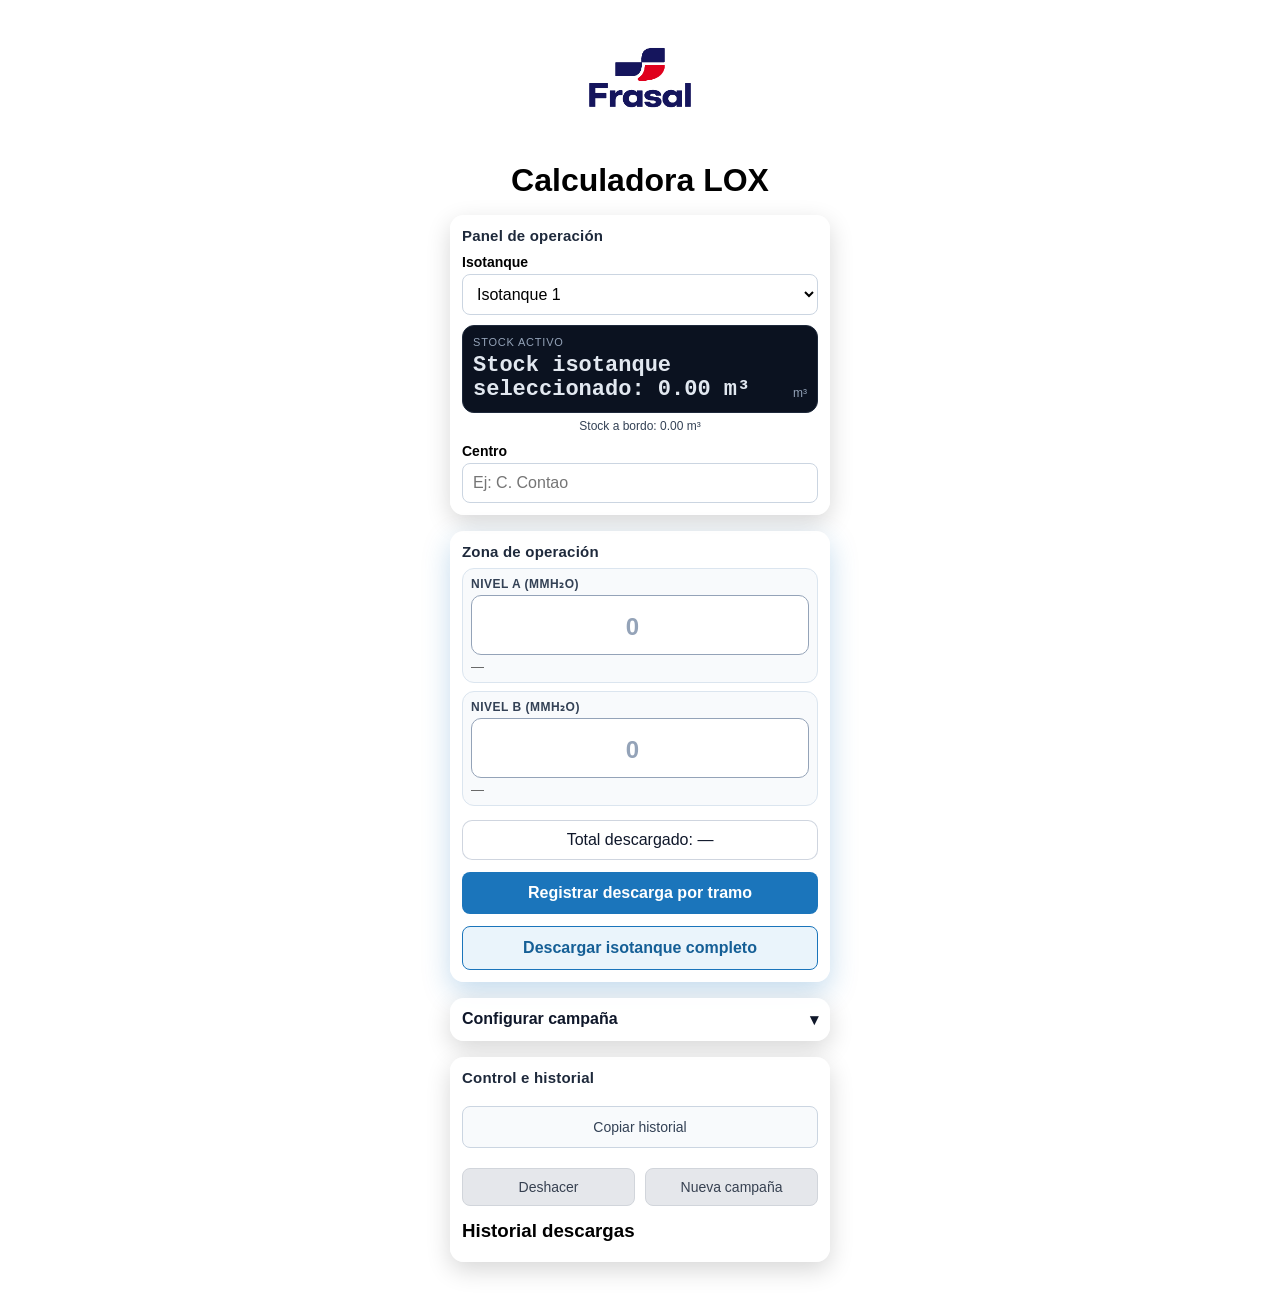
==== index.html @ 5e18fdcf "Agregar micro-feedback visual y táctil tras registrar descarga" ====
<!DOCTYPE html>
<html lang="es">
<head>
  <meta charset="UTF-8">
  <title>Calculadora LO₂</title>
  <meta name="viewport" content="width=device-width, initial-scale=1.0">

  <link rel="stylesheet" href="stiletto.css">
  <link rel="manifest" href="manifest.json">
</head>

<body>

  <main class="layout">
    <img src="img/logo_transparent.png" class="logo" alt="Logo LOX">
    <h1>Calculadora LOX</h1>

    <!-- 1) OPERATION PANEL -->
    <section class="panel cardSection panelOperacion">
      <h2>Panel de operación</h2>

      <label for="isotanqueSelect">Isotanque</label>
      <select id="isotanqueSelect">
        <option value="1">Isotanque 1</option>
        <option value="2">Isotanque 2</option>
        <option value="3">Isotanque 3</option>
        <option value="4">Isotanque 4</option>
      </select>

      <div class="stockDisplay" role="status" aria-live="polite">
        <div class="stockDisplayLabel">Stock activo</div>
        <div class="stockDisplayValueRow">
          <div id="stockIsotanque" class="stockPrincipal">Stock isotanque seleccionado: —</div>
          <span class="stockDisplayUnit">m³</span>
        </div>
      </div>
      <div id="saldoRestante" class="stockSecundario">Stock a bordo: —</div>

      <label for="centro">Centro</label>
      <input id="centro" type="text" placeholder="Ej: C. Contao">
    </section>

    <!-- 2) OPERATION ZONE -->
    <section class="panel cardSection zonaOperacion">
      <h2>Zona de operación</h2>

      <div class="measurementModule">
        <label for="nivelA" class="measurementLabel">Nivel A (mmH₂O)</label>
        <input id="nivelA" type="number" class="measurementInput" placeholder="0">
        <div id="m3A" class="equivalente">—</div>
      </div>

      <div class="measurementModule">
        <label for="nivelB" class="measurementLabel">Nivel B (mmH₂O)</label>
        <input id="nivelB" type="number" class="measurementInput" placeholder="0">
        <div id="m3B" class="equivalente">—</div>
      </div>

      <div id="resultado" class="resultado">Total descargado: —</div>

      <button id="registrar" class="btn btnPrimary">Registrar descarga por tramo</button>
      <button id="descargaCompleta" class="btn btnSecondary">Descargar isotanque completo</button>
    </section>

    <!-- 3) CAMPAIGN CONFIGURATION -->
    <details class="panel cardSection panelConfig">
      <summary>Configurar campaña</summary>

      <div class="configBody">
        <label for="saldoIso1">Carga inicial Isotanque 1 (m³)</label>
        <input id="saldoIso1" type="number">

        <label for="saldoIso2">Carga inicial Isotanque 2 (m³)</label>
        <input id="saldoIso2" type="number">

        <label for="saldoIso3">Carga inicial Isotanque 3 (m³)</label>
        <input id="saldoIso3" type="number">

        <label for="saldoIso4">Carga inicial Isotanque 4 (m³)</label>
        <input id="saldoIso4" type="number">

        <label for="cargaTotalInicial">Carga total inicial (m³)</label>
        <input id="cargaTotalInicial" type="number" readonly>
      </div>
    </details>

    <!-- 4) CONTROL & HISTORY -->
    <section class="panel cardSection panelControl">
      <h2>Control e historial</h2>

      <button id="exportar" class="btn btnTertiary">Copiar historial</button>

      <div class="adminRow">
        <button id="rollback" class="btnSec btnUtility">Deshacer</button>
        <button id="nuevaCampana" class="btnSec btnUtility">Nueva campaña</button>
      </div>

      <h3>Historial descargas</h3>
      <div id="historial" class="equivalente historial"></div>
    </section>

    <div id="mensaje" class="error"></div>
  </main>

  <script src="app.js"></script>

</body>
</html>
---- stiletto.css ----
body{
    margin:0;
    font-family: Arial, Helvetica, sans-serif;
    background: url("img/bg.png") no-repeat center center fixed;
    background-size: cover;
    display:flex;
    justify-content:center;
    align-items:flex-start;
    padding:16px 0 20px;
    min-height:100vh;
}

.layout{
    width:380px;
    max-width:94vw;
    display:flex;
    flex-direction:column;
    gap:16px;
}

.logo{
    width:130px;
    margin:0 auto;
}

h1{
    margin:0;
    text-align:center;
}

h2{
    margin:0 0 8px 0;
    font-size:15px;
    letter-spacing:0.2px;
    color:#1e293b;
}

h3{
    margin:14px 0 8px 0;
    text-align:left;
}

.cardSection{
    background: rgba(255,255,255,0.93);
    padding:12px;
    border-radius:14px;
    box-shadow:0 8px 24px rgba(0,0,0,0.16);
}

.zonaOperacion{
    box-shadow:0 10px 28px rgba(27,117,187,0.26);
}

label{
    display:block;
    text-align:left;
    margin-top:10px;
    font-weight:bold;
    font-size:14px;
}

input,
select{
    width:100%;
    padding:10px;
    border-radius:8px;
    border:1px solid #cbd5e1;
    margin-top:4px;
    font-size:16px;
    box-sizing:border-box;
    background:white;
}

input:disabled,
input[readonly]{
    background:#f3f4f6;
    color:#6b7280;
    border:1px solid #d1d5db;
    font-weight:bold;
}

.equivalente{
    font-size:13px;
    color:#555;
    text-align:left;
    margin-top:4px;
}

/* DIGITAL DISPLAY */
.stockDisplay{
    margin-top:10px;
    background:#0b1220;
    border:1px solid #1e293b;
    border-radius:12px;
    padding:10px;
}

.stockDisplayLabel{
    color:#94a3b8;
    font-size:11px;
    text-transform:uppercase;
    letter-spacing:0.8px;
    margin-bottom:6px;
}

.stockDisplayValueRow{
    display:flex;
    align-items:flex-end;
    justify-content:space-between;
    gap:8px;
}

.stockPrincipal{
    color:#e2e8f0;
    font-family:"Courier New", monospace;
    font-size:22px;
    font-weight:700;
    line-height:1.1;
    margin:0;
    flex:1;
    word-break:break-word;
}

.stockDisplayUnit{
    color:#94a3b8;
    font-size:12px;
    line-height:1.2;
    padding-bottom:2px;
}

.stockSecundario{
    margin-top:6px;
    font-size:12px;
    color:#334155;
    text-align:center;
}

/* MEASUREMENT MODULES */
.measurementModule{
    margin-top:8px;
    background:#f8fafc;
    border:1px solid #dbe5ef;
    border-radius:12px;
    padding:8px;
}

.measurementLabel{
    margin-top:0;
    font-size:12px;
    text-transform:uppercase;
    letter-spacing:0.5px;
    color:#334155;
}

.measurementInput{
    height:60px;
    font-size:30px;
    font-weight:700;
    text-align:center;
    border:1px solid #94a3b8;
    border-radius:10px;
    padding:8px 10px;
}

.measurementInput::placeholder{
    color:#94a3b8;
    font-size:24px;
}

.measurementInput:focus{
    outline:none;
    border-color:#1b75bb;
    box-shadow:0 0 0 3px rgba(27,117,187,0.2);
}

button{
    margin-top:12px;
    width:100%;
    padding:12px;
    border-radius:8px;
    font-size:16px;
    cursor:pointer;
    transition:0.15s ease;
}

/* BUTTON HIERARCHY */
.btnPrimary{
    border:none;
    background:#1b75bb;
    color:white;
    font-weight:700;
}

.btnPrimary:hover{
    background:#155f96;
}

.btnSecondary{
    border:1px solid #1b75bb;
    background:#eaf4fb;
    color:#155f96;
    font-weight:700;
}

.btnSecondary:hover{
    background:#d8ecfa;
}

.btnTertiary{
    border:1px solid #cbd5e1;
    background:#f8fafc;
    color:#334155;
    font-size:14px;
}

.btnTertiary:hover{
    background:#f1f5f9;
}

.adminRow{
    display:flex;
    gap:10px;
    margin-top:8px;
}

.adminRow button{
    width:auto;
    flex:1;
}

.btnSec,
.btnUtility{
    border:1px solid #d1d5db;
    background:#e5e7eb;
    color:#374151;
    font-size:14px;
    padding:10px;
}

.btnSec:hover,
.btnUtility:hover{
    background:#d1d5db;
}

.resultado{
    margin-top:14px;
    padding:10px;
    background:rgba(255,255,255,0.78);
    border-radius:10px;
    font-size:16px;
    text-align:center;
    color:#0f172a;
    border:1px solid rgba(148,163,184,0.45);
}

.panelConfig summary{
    cursor:pointer;
    list-style:none;
    font-weight:700;
    color:#0f172a;
}

.panelConfig summary::-webkit-details-marker{
    display:none;
}

.panelConfig summary::after{
    content:"▾";
    float:right;
}

.panelConfig[open] summary::after{
    content:"▴";
}

.configBody{
    margin-top:8px;
}

.historial{
    max-height:160px;
    overflow:auto;
    padding-right:4px;
}

.error{
    min-height:18px;
    color:#b91c1c;
    font-size:13px;
    text-align:center;
}


.stock-flash-success{
    animation: stockFlashSuccess 0.42s ease;
}

@keyframes stockFlashSuccess{
    0%{ box-shadow: inset 0 0 0 0 rgba(34,197,94,0); }
    30%{ box-shadow: inset 0 0 0 999px rgba(34,197,94,0.22); }
    100%{ box-shadow: inset 0 0 0 0 rgba(34,197,94,0); }
}

.btnSuccessState{
    background:#15803d !important;
    border-color:#15803d !important;
    color:#ffffff !important;
}
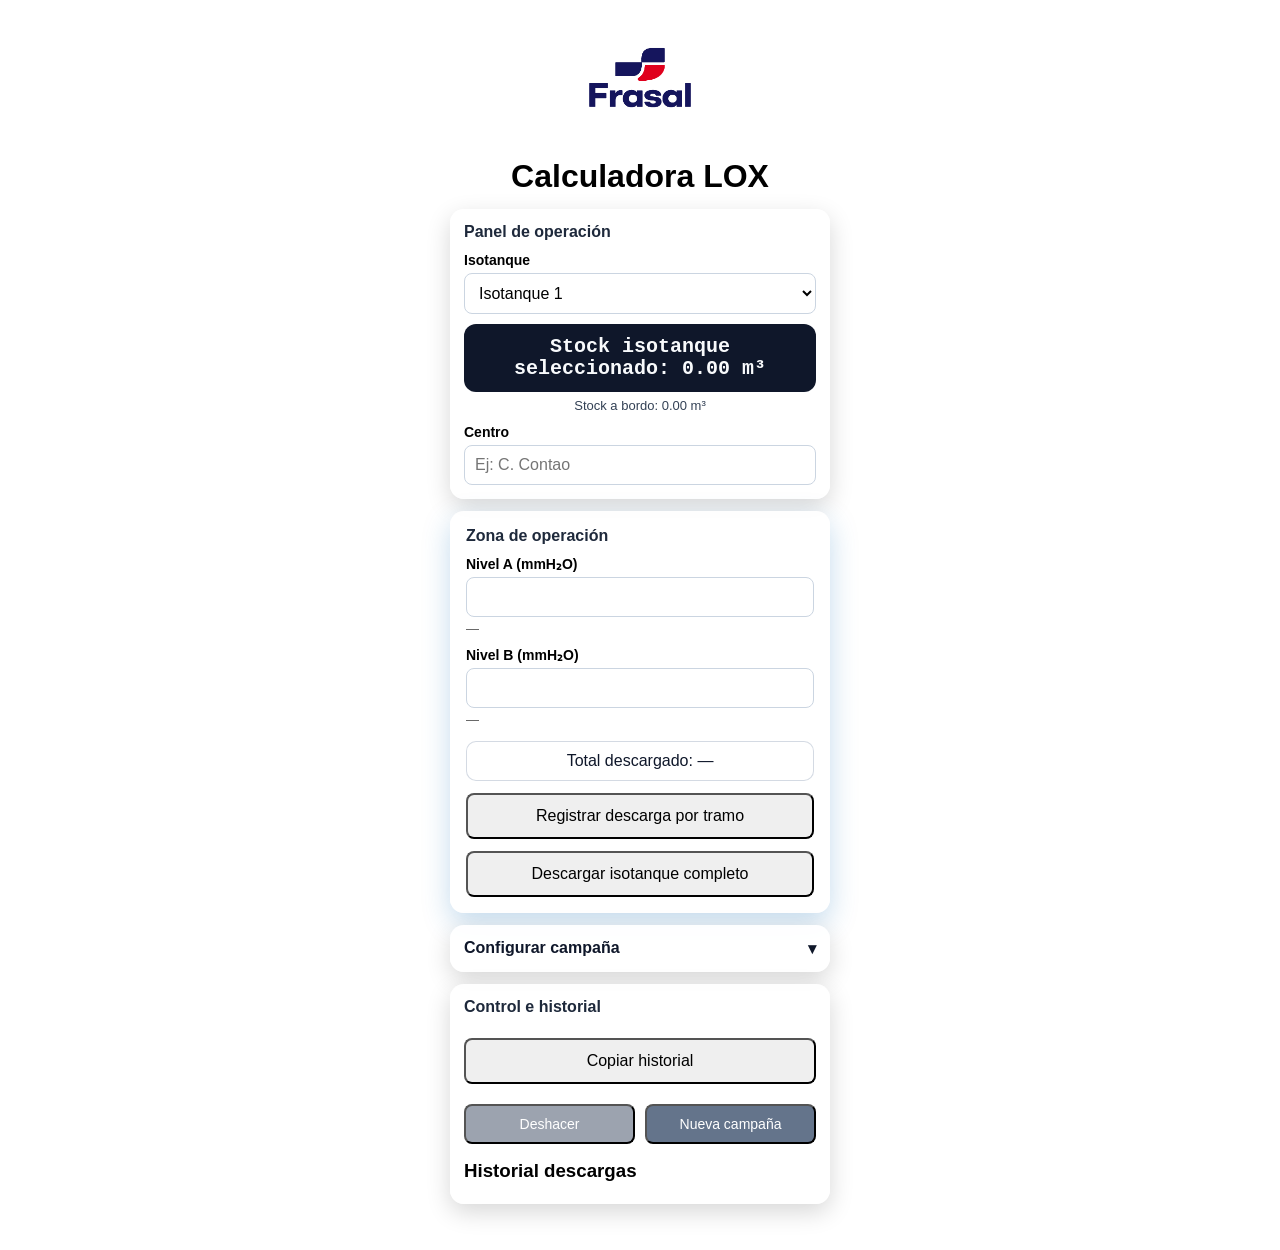
==== commit 53c647db: "Merge branch 'main' into codex/add-feature-to-access-individual-isotanques-b1629n" ====
--- a/index.html
+++ b/index.html
@@ -27,13 +27,7 @@
         <option value="4">Isotanque 4</option>
       </select>
 
-      <div class="stockDisplay" role="status" aria-live="polite">
-        <div class="stockDisplayLabel">Stock activo</div>
-        <div class="stockDisplayValueRow">
-          <div id="stockIsotanque" class="stockPrincipal">Stock isotanque seleccionado: —</div>
-          <span class="stockDisplayUnit">m³</span>
-        </div>
-      </div>
+      <div id="stockIsotanque" class="stockPrincipal">Stock isotanque seleccionado: —</div>
       <div id="saldoRestante" class="stockSecundario">Stock a bordo: —</div>
 
       <label for="centro">Centro</label>
@@ -44,22 +38,18 @@
     <section class="panel cardSection zonaOperacion">
       <h2>Zona de operación</h2>
 
-      <div class="measurementModule">
-        <label for="nivelA" class="measurementLabel">Nivel A (mmH₂O)</label>
-        <input id="nivelA" type="number" class="measurementInput" placeholder="0">
-        <div id="m3A" class="equivalente">—</div>
-      </div>
+      <label for="nivelA">Nivel A (mmH₂O)</label>
+      <input id="nivelA" type="number">
+      <div id="m3A" class="equivalente">—</div>
 
-      <div class="measurementModule">
-        <label for="nivelB" class="measurementLabel">Nivel B (mmH₂O)</label>
-        <input id="nivelB" type="number" class="measurementInput" placeholder="0">
-        <div id="m3B" class="equivalente">—</div>
-      </div>
+      <label for="nivelB">Nivel B (mmH₂O)</label>
+      <input id="nivelB" type="number">
+      <div id="m3B" class="equivalente">—</div>
 
       <div id="resultado" class="resultado">Total descargado: —</div>
 
-      <button id="registrar" class="btn btnPrimary">Registrar descarga por tramo</button>
-      <button id="descargaCompleta" class="btn btnSecondary">Descargar isotanque completo</button>
+      <button id="registrar" class="btn">Registrar descarga por tramo</button>
+      <button id="descargaCompleta" class="btn">Descargar isotanque completo</button>
     </section>
 
     <!-- 3) CAMPAIGN CONFIGURATION -->
@@ -88,11 +78,11 @@
     <section class="panel cardSection panelControl">
       <h2>Control e historial</h2>
 
-      <button id="exportar" class="btn btnTertiary">Copiar historial</button>
+      <button id="exportar" class="btn">Copiar historial</button>
 
       <div class="adminRow">
-        <button id="rollback" class="btnSec btnUtility">Deshacer</button>
-        <button id="nuevaCampana" class="btnSec btnUtility">Nueva campaña</button>
+        <button id="rollback" class="btnSec">Deshacer</button>
+        <button id="nuevaCampana" class="btnSec">Nueva campaña</button>
       </div>
 
       <h3>Historial descargas</h3>
--- a/stiletto.css
+++ b/stiletto.css
@@ -6,7 +6,7 @@
     display:flex;
     justify-content:center;
     align-items:flex-start;
-    padding:16px 0 20px;
+    padding:16px 0;
     min-height:100vh;
 }
 
@@ -15,7 +15,7 @@
     max-width:94vw;
     display:flex;
     flex-direction:column;
-    gap:16px;
+    gap:12px;
 }
 
 .logo{
@@ -24,37 +24,37 @@
 }
 
 h1{
-    margin:0;
+    margin:0 0 2px 0;
     text-align:center;
 }
 
 h2{
-    margin:0 0 8px 0;
-    font-size:15px;
-    letter-spacing:0.2px;
+    margin:0 0 10px 0;
+    font-size:16px;
     color:#1e293b;
 }
 
 h3{
-    margin:14px 0 8px 0;
+    margin:16px 0 8px 0;
     text-align:left;
 }
 
 .cardSection{
     background: rgba(255,255,255,0.93);
-    padding:12px;
+    padding:14px;
     border-radius:14px;
     box-shadow:0 8px 24px rgba(0,0,0,0.16);
 }
 
 .zonaOperacion{
+    padding:16px;
     box-shadow:0 10px 28px rgba(27,117,187,0.26);
 }
 
 label{
     display:block;
     text-align:left;
-    margin-top:10px;
+    margin-top:11px;
     font-weight:bold;
     font-size:14px;
 }
@@ -65,7 +65,7 @@
     padding:10px;
     border-radius:8px;
     border:1px solid #cbd5e1;
-    margin-top:4px;
+    margin-top:5px;
     font-size:16px;
     box-sizing:border-box;
     background:white;
@@ -171,6 +171,24 @@
     outline:none;
     border-color:#1b75bb;
     box-shadow:0 0 0 3px rgba(27,117,187,0.2);
+}
+
+.stockPrincipal{
+    margin-top:10px;
+    padding:12px;
+    border-radius:12px;
+    background:#0f172a;
+    color:#f8fafc;
+    font-size:20px;
+    font-weight:700;
+    text-align:center;
+}
+
+.stockSecundario{
+    margin-top:6px;
+    font-size:13px;
+    color:#334155;
+    text-align:center;
 }
 
 button{
@@ -191,8 +209,8 @@
     font-weight:700;
 }
 
-.btnPrimary:hover{
-    background:#155f96;
+#nuevaCampana{
+    background:#64748b;
 }
 
 .btnSecondary{
@@ -202,19 +220,39 @@
     font-weight:700;
 }
 
-.btnSecondary:hover{
-    background:#d8ecfa;
-}
-
-.btnTertiary{
-    border:1px solid #cbd5e1;
-    background:#f8fafc;
-    color:#334155;
-    font-size:14px;
-}
-
-.btnTertiary:hover{
-    background:#f1f5f9;
+.resultado{
+    margin-top:14px;
+    padding:10px;
+    background:rgba(255,255,255,0.75);
+    border-radius:10px;
+    font-size:16px;
+    text-align:center;
+    color:#0f172a;
+    border:1px solid rgba(148,163,184,0.4);
+}
+
+.panelConfig summary{
+    cursor:pointer;
+    list-style:none;
+    font-weight:700;
+    color:#0f172a;
+}
+
+.panelConfig summary::-webkit-details-marker{
+    display:none;
+}
+
+.panelConfig summary::after{
+    content:"▾";
+    float:right;
+}
+
+.panelConfig[open] summary::after{
+    content:"▴";
+}
+
+.configBody{
+    margin-top:8px;
 }
 
 .adminRow{
@@ -228,40 +266,11 @@
     flex:1;
 }
 
-.btnSec,
-.btnUtility{
-    border:1px solid #d1d5db;
-    background:#e5e7eb;
-    color:#374151;
+.btnSec{
+    padding:10px;
+    background:#9ca3af;
+    color:white;
     font-size:14px;
-    padding:10px;
-}
-
-.btnSec:hover,
-.btnUtility:hover{
-    background:#d1d5db;
-}
-
-.resultado{
-    margin-top:14px;
-    padding:10px;
-    background:rgba(255,255,255,0.78);
-    border-radius:10px;
-    font-size:16px;
-    text-align:center;
-    color:#0f172a;
-    border:1px solid rgba(148,163,184,0.45);
-}
-
-.panelConfig summary{
-    cursor:pointer;
-    list-style:none;
-    font-weight:700;
-    color:#0f172a;
-}
-
-.panelConfig summary::-webkit-details-marker{
-    display:none;
 }
 
 .panelConfig summary::after{
@@ -290,19 +299,15 @@
     text-align:center;
 }
 
-
-.stock-flash-success{
-    animation: stockFlashSuccess 0.42s ease;
-}
-
-@keyframes stockFlashSuccess{
-    0%{ box-shadow: inset 0 0 0 0 rgba(34,197,94,0); }
-    30%{ box-shadow: inset 0 0 0 999px rgba(34,197,94,0.22); }
-    100%{ box-shadow: inset 0 0 0 0 rgba(34,197,94,0); }
-}
-
-.btnSuccessState{
-    background:#15803d !important;
-    border-color:#15803d !important;
-    color:#ffffff !important;
-}
+.historial{
+    max-height:160px;
+    overflow:auto;
+    padding-right:4px;
+}
+
+.error{
+    min-height:18px;
+    color:#b91c1c;
+    font-size:13px;
+    text-align:center;
+}
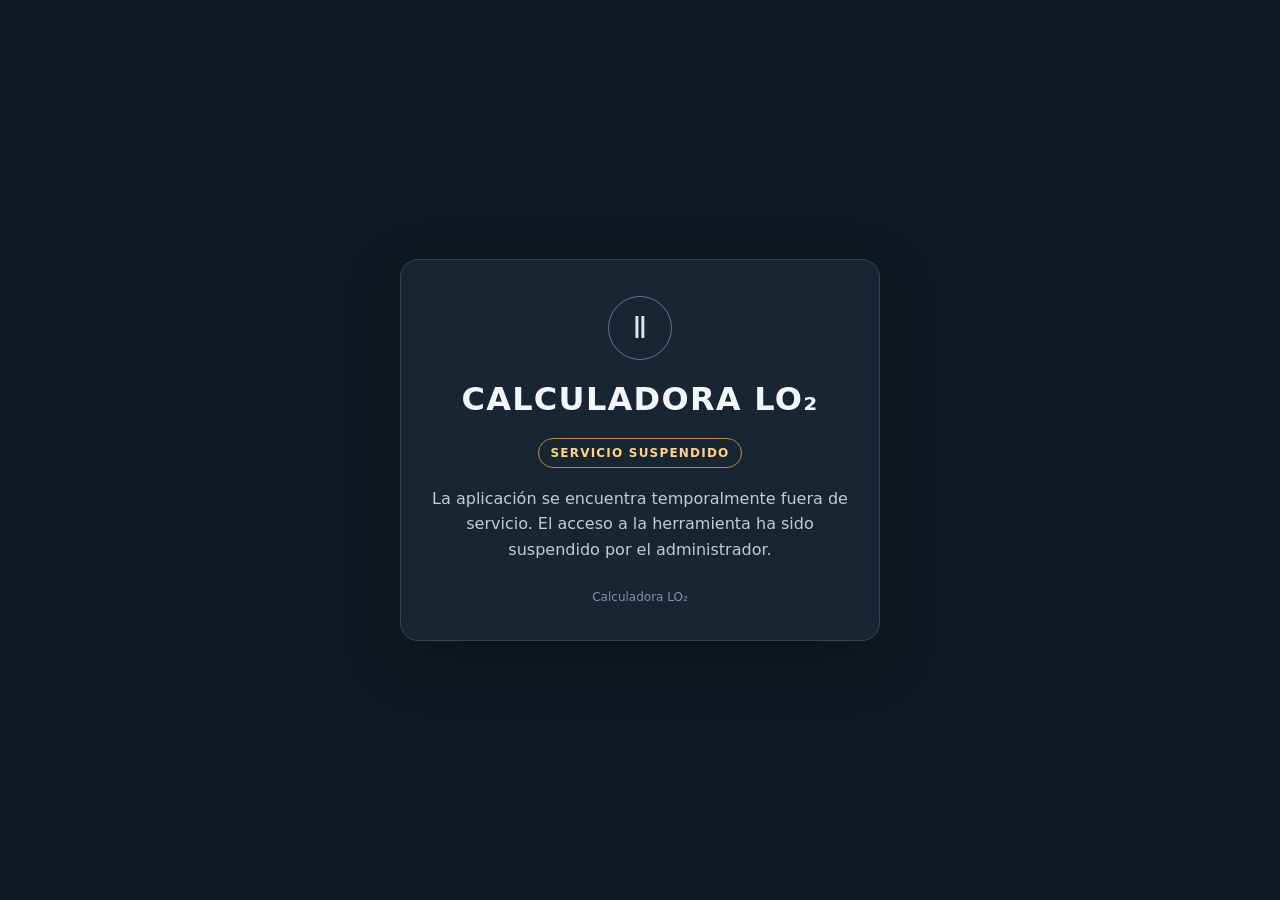
==== commit 3c983d79: "Suspend Calculadora LO2 interface" ====
--- a/index.html
+++ b/index.html
@@ -2,97 +2,44 @@
 <html lang="es">
 <head>
   <meta charset="UTF-8">
-  <title>Calculadora LO₂</title>
   <meta name="viewport" content="width=device-width, initial-scale=1.0">
-
-  <link rel="stylesheet" href="stiletto.css">
-  <link rel="manifest" href="manifest.json">
+  <meta name="robots" content="noindex, nofollow">
+  <meta name="theme-color" content="#0b5fa5">
+  <title>Calculadora LO₂ — Servicio suspendido</title>
+  <style>
+    * { box-sizing: border-box; }
+    body {
+      margin: 0; min-height: 100vh; display: grid; place-items: center;
+      padding: 24px; background: #101923; color: #f3f6fa;
+      font-family: system-ui, -apple-system, BlinkMacSystemFont, "Segoe UI", sans-serif;
+    }
+    main {
+      width: min(100%, 480px); padding: 36px 28px; text-align: center;
+      background: #182533; border: 1px solid #344658; border-radius: 18px;
+      box-shadow: 0 18px 55px rgba(0,0,0,.28);
+    }
+    .mark {
+      width: 64px; height: 64px; margin: 0 auto 20px; display: grid;
+      place-items: center; border: 1px solid #62778b; border-radius: 50%;
+      color: #d9e5ef; font-size: 30px;
+    }
+    h1 { margin: 0 0 12px; font-size: clamp(24px, 6vw, 32px); letter-spacing: .04em; }
+    .status {
+      display: inline-block; margin: 8px 0 18px; padding: 7px 12px;
+      border: 1px solid #bd8840; border-radius: 999px; color: #ffd18a;
+      font-size: 12px; font-weight: 700; letter-spacing: .1em;
+    }
+    p { margin: 0; color: #c0ccd7; line-height: 1.6; }
+    .foot { margin-top: 28px; color: #8293a3; font-size: 12px; }
+  </style>
 </head>
-
 <body>
-
-  <main class="layout">
-    <img src="img/logo_transparent.png" class="logo" alt="Logo LOX">
-    <h1>Calculadora LOX</h1>
-
-    <!-- 1) OPERATION PANEL -->
-    <section class="panel cardSection panelOperacion">
-      <h2>Panel de operación</h2>
-
-      <label for="isotanqueSelect">Isotanque</label>
-      <select id="isotanqueSelect">
-        <option value="1">Isotanque 1</option>
-        <option value="2">Isotanque 2</option>
-        <option value="3">Isotanque 3</option>
-        <option value="4">Isotanque 4</option>
-      </select>
-
-      <div id="stockIsotanque" class="stockPrincipal">Stock isotanque seleccionado: —</div>
-      <div id="saldoRestante" class="stockSecundario">Stock a bordo: —</div>
-
-      <label for="centro">Centro</label>
-      <input id="centro" type="text" placeholder="Ej: C. Contao">
-    </section>
-
-    <!-- 2) OPERATION ZONE -->
-    <section class="panel cardSection zonaOperacion">
-      <h2>Zona de operación</h2>
-
-      <label for="nivelA">Nivel A (mmH₂O)</label>
-      <input id="nivelA" type="number">
-      <div id="m3A" class="equivalente">—</div>
-
-      <label for="nivelB">Nivel B (mmH₂O)</label>
-      <input id="nivelB" type="number">
-      <div id="m3B" class="equivalente">—</div>
-
-      <div id="resultado" class="resultado">Total descargado: —</div>
-
-      <button id="registrar" class="btn">Registrar descarga por tramo</button>
-      <button id="descargaCompleta" class="btn">Descargar isotanque completo</button>
-    </section>
-
-    <!-- 3) CAMPAIGN CONFIGURATION -->
-    <details class="panel cardSection panelConfig">
-      <summary>Configurar campaña</summary>
-
-      <div class="configBody">
-        <label for="saldoIso1">Carga inicial Isotanque 1 (m³)</label>
-        <input id="saldoIso1" type="number">
-
-        <label for="saldoIso2">Carga inicial Isotanque 2 (m³)</label>
-        <input id="saldoIso2" type="number">
-
-        <label for="saldoIso3">Carga inicial Isotanque 3 (m³)</label>
-        <input id="saldoIso3" type="number">
-
-        <label for="saldoIso4">Carga inicial Isotanque 4 (m³)</label>
-        <input id="saldoIso4" type="number">
-
-        <label for="cargaTotalInicial">Carga total inicial (m³)</label>
-        <input id="cargaTotalInicial" type="number" readonly>
-      </div>
-    </details>
-
-    <!-- 4) CONTROL & HISTORY -->
-    <section class="panel cardSection panelControl">
-      <h2>Control e historial</h2>
-
-      <button id="exportar" class="btn">Copiar historial</button>
-
-      <div class="adminRow">
-        <button id="rollback" class="btnSec">Deshacer</button>
-        <button id="nuevaCampana" class="btnSec">Nueva campaña</button>
-      </div>
-
-      <h3>Historial descargas</h3>
-      <div id="historial" class="equivalente historial"></div>
-    </section>
-
-    <div id="mensaje" class="error"></div>
+  <main>
+    <div class="mark" aria-hidden="true">Ⅱ</div>
+    <h1>CALCULADORA LO₂</h1>
+    <div class="status">SERVICIO SUSPENDIDO</div>
+    <p>La aplicación se encuentra temporalmente fuera de servicio. El acceso a la herramienta ha sido suspendido por el administrador.</p>
+    <div class="foot">Calculadora LO₂</div>
   </main>
-
-  <script src="app.js"></script>
-
 </body>
-</html>
+</html>
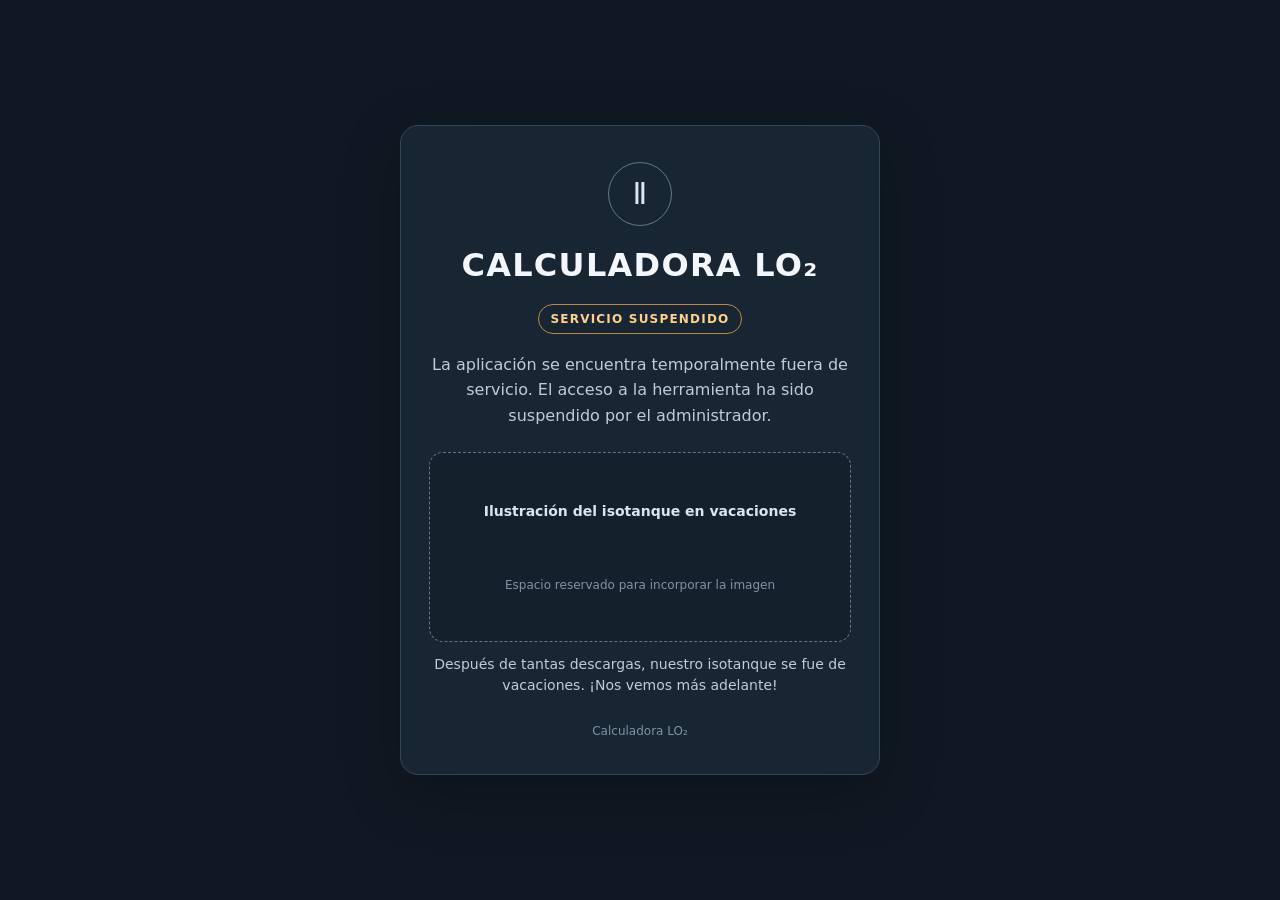
==== commit 62f71768: "Prepare suspension screen for vacation illustration" ====
--- a/index.html
+++ b/index.html
@@ -30,6 +30,20 @@
       font-size: 12px; font-weight: 700; letter-spacing: .1em;
     }
     p { margin: 0; color: #c0ccd7; line-height: 1.6; }
+    .vacation {
+      margin: 24px 0 0; padding: 0; 
+    }
+    .art-slot {
+      display: grid; place-items: center; gap: 8px;
+      width: 100%; min-height: 190px; padding: 24px;
+      border: 1px dashed #62778b; border-radius: 14px;
+      background: #14212d; color: #d9e5ef;
+    }
+    .art-slot strong { font-size: 14px; }
+    .art-slot span { color: #8293a3; font-size: 12px; }
+    .vacation figcaption {
+      margin-top: 12px; color: #c0ccd7; font-size: 14px; line-height: 1.5;
+    }
     .foot { margin-top: 28px; color: #8293a3; font-size: 12px; }
   </style>
 </head>
@@ -39,7 +53,14 @@
     <h1>CALCULADORA LO₂</h1>
     <div class="status">SERVICIO SUSPENDIDO</div>
     <p>La aplicación se encuentra temporalmente fuera de servicio. El acceso a la herramienta ha sido suspendido por el administrador.</p>
+    <figure class="vacation">
+      <div class="art-slot" role="img" aria-label="Espacio reservado para la ilustración del isotanque en vacaciones">
+        <strong>Ilustración del isotanque en vacaciones</strong>
+        <span>Espacio reservado para incorporar la imagen</span>
+      </div>
+      <figcaption>Después de tantas descargas, nuestro isotanque se fue de vacaciones. ¡Nos vemos más adelante!</figcaption>
+    </figure>
     <div class="foot">Calculadora LO₂</div>
   </main>
 </body>
-</html>+</html>
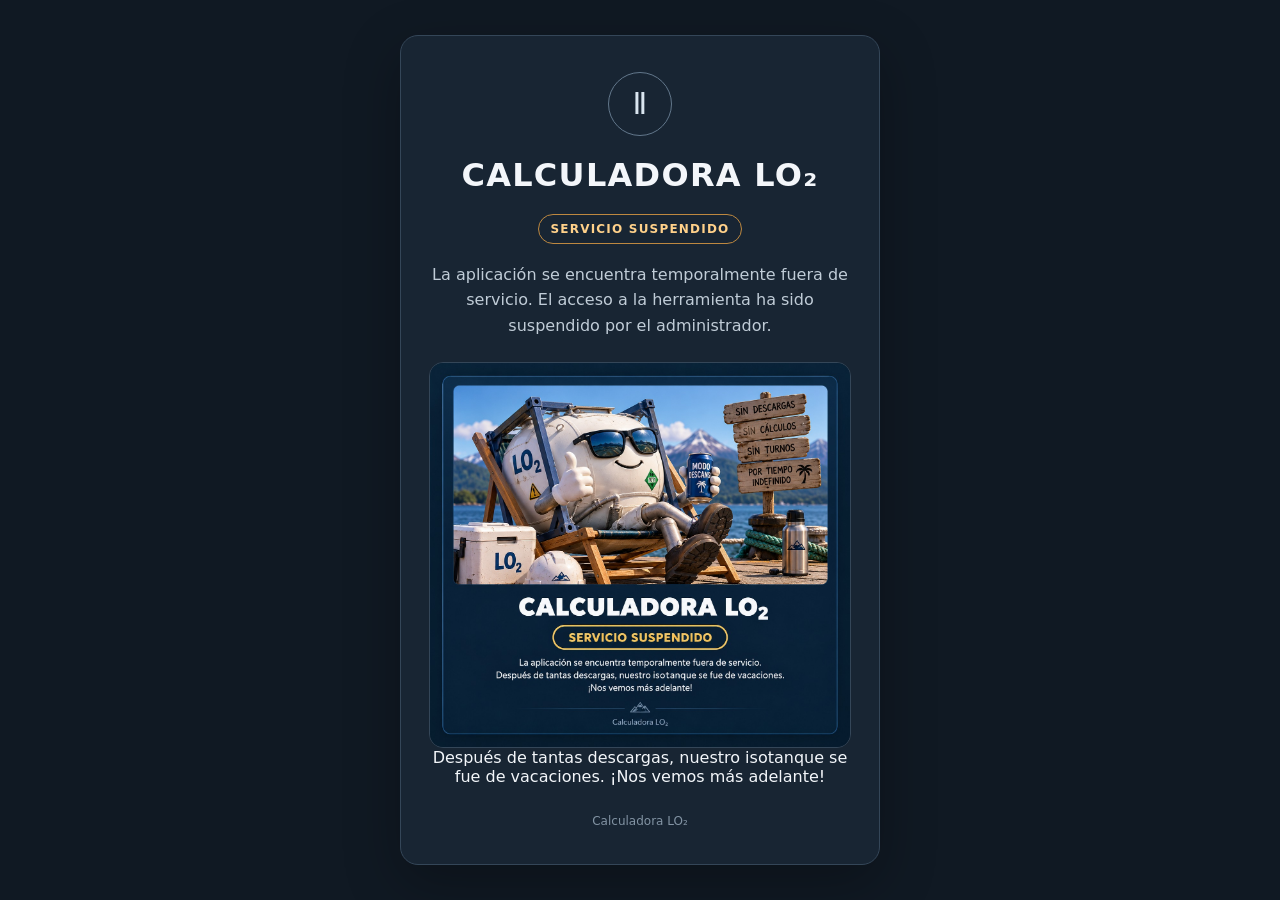
==== commit e9ee3920: "Add vacation image to suspension screen" ====
--- a/index.html
+++ b/index.html
@@ -30,19 +30,10 @@
       font-size: 12px; font-weight: 700; letter-spacing: .1em;
     }
     p { margin: 0; color: #c0ccd7; line-height: 1.6; }
-    .vacation {
-      margin: 24px 0 0; padding: 0; 
-    }
-    .art-slot {
-      display: grid; place-items: center; gap: 8px;
-      width: 100%; min-height: 190px; padding: 24px;
-      border: 1px dashed #62778b; border-radius: 14px;
-      background: #14212d; color: #d9e5ef;
-    }
-    .art-slot strong { font-size: 14px; }
-    .art-slot span { color: #8293a3; font-size: 12px; }
-    .vacation figcaption {
-      margin-top: 12px; color: #c0ccd7; font-size: 14px; line-height: 1.5;
+    .vacation { margin: 24px 0 0; padding: 0; }
+    .vacation img {
+      display: block; width: 100%; height: auto; border: 1px solid #344658;
+      border-radius: 14px;
     }
     .foot { margin-top: 28px; color: #8293a3; font-size: 12px; }
   </style>
@@ -54,10 +45,7 @@
     <div class="status">SERVICIO SUSPENDIDO</div>
     <p>La aplicación se encuentra temporalmente fuera de servicio. El acceso a la herramienta ha sido suspendido por el administrador.</p>
     <figure class="vacation">
-      <div class="art-slot" role="img" aria-label="Espacio reservado para la ilustración del isotanque en vacaciones">
-        <strong>Ilustración del isotanque en vacaciones</strong>
-        <span>Espacio reservado para incorporar la imagen</span>
-      </div>
+      <img src="assets/isotanque-vacaciones.jpg" alt="Isotanque LO₂ de vacaciones junto a un lago: sin descargas, sin cálculos y sin turnos por tiempo indefinido. Servicio suspendido.">
       <figcaption>Después de tantas descargas, nuestro isotanque se fue de vacaciones. ¡Nos vemos más adelante!</figcaption>
     </figure>
     <div class="foot">Calculadora LO₂</div>
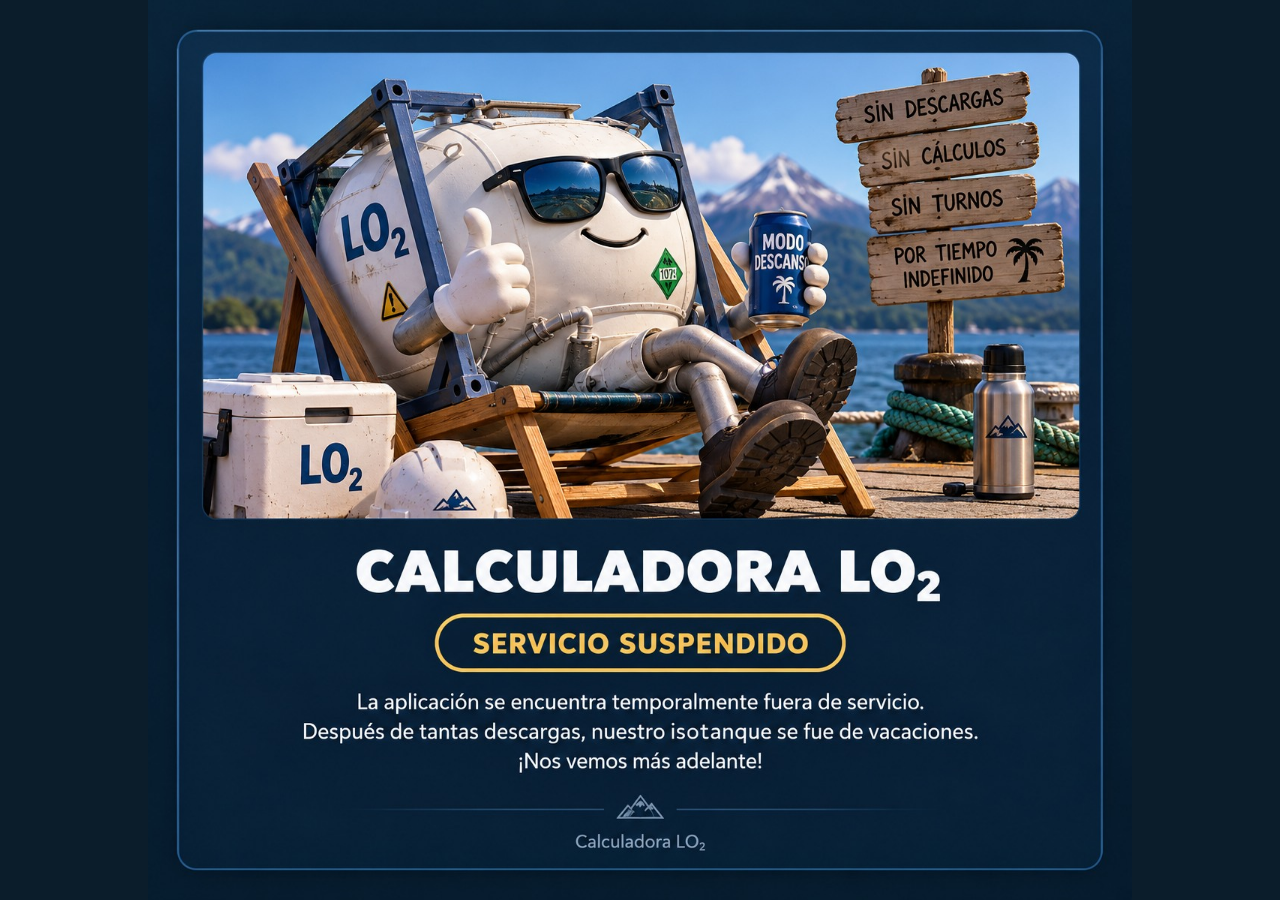
==== commit e531a1f9: "Remove duplicated suspension message around poster" ====
--- a/index.html
+++ b/index.html
@@ -8,47 +8,31 @@
   <title>Calculadora LO₂ — Servicio suspendido</title>
   <style>
     * { box-sizing: border-box; }
+    html, body {
+      width: 100%; min-height: 100%; margin: 0;
+      background: #0b1d2b;
+    }
     body {
-      margin: 0; min-height: 100vh; display: grid; place-items: center;
-      padding: 24px; background: #101923; color: #f3f6fa;
-      font-family: system-ui, -apple-system, BlinkMacSystemFont, "Segoe UI", sans-serif;
+      min-height: 100vh; min-height: 100dvh;
+      display: grid; place-items: center; overflow: auto;
     }
     main {
-      width: min(100%, 480px); padding: 36px 28px; text-align: center;
-      background: #182533; border: 1px solid #344658; border-radius: 18px;
-      box-shadow: 0 18px 55px rgba(0,0,0,.28);
+      display: grid; place-items: center;
+      width: 100%; min-height: 100vh; min-height: 100dvh;
     }
-    .mark {
-      width: 64px; height: 64px; margin: 0 auto 20px; display: grid;
-      place-items: center; border: 1px solid #62778b; border-radius: 50%;
-      color: #d9e5ef; font-size: 30px;
+    .poster {
+      display: block; width: min(100%, 1200px); height: auto;
+      max-height: 100vh; max-height: 100dvh; object-fit: contain;
     }
-    h1 { margin: 0 0 12px; font-size: clamp(24px, 6vw, 32px); letter-spacing: .04em; }
-    .status {
-      display: inline-block; margin: 8px 0 18px; padding: 7px 12px;
-      border: 1px solid #bd8840; border-radius: 999px; color: #ffd18a;
-      font-size: 12px; font-weight: 700; letter-spacing: .1em;
-    }
-    p { margin: 0; color: #c0ccd7; line-height: 1.6; }
-    .vacation { margin: 24px 0 0; padding: 0; }
-    .vacation img {
-      display: block; width: 100%; height: auto; border: 1px solid #344658;
-      border-radius: 14px;
-    }
-    .foot { margin-top: 28px; color: #8293a3; font-size: 12px; }
   </style>
 </head>
 <body>
   <main>
-    <div class="mark" aria-hidden="true">Ⅱ</div>
-    <h1>CALCULADORA LO₂</h1>
-    <div class="status">SERVICIO SUSPENDIDO</div>
-    <p>La aplicación se encuentra temporalmente fuera de servicio. El acceso a la herramienta ha sido suspendido por el administrador.</p>
-    <figure class="vacation">
-      <img src="assets/isotanque-vacaciones.jpg" alt="Isotanque LO₂ de vacaciones junto a un lago: sin descargas, sin cálculos y sin turnos por tiempo indefinido. Servicio suspendido.">
-      <figcaption>Después de tantas descargas, nuestro isotanque se fue de vacaciones. ¡Nos vemos más adelante!</figcaption>
-    </figure>
-    <div class="foot">Calculadora LO₂</div>
+    <img
+      class="poster"
+      src="assets/isotanque-vacaciones.jpg"
+      alt="Afiche de Calculadora LO₂: servicio suspendido. El isotanque se fue de vacaciones por tiempo indefinido."
+    >
   </main>
 </body>
 </html>
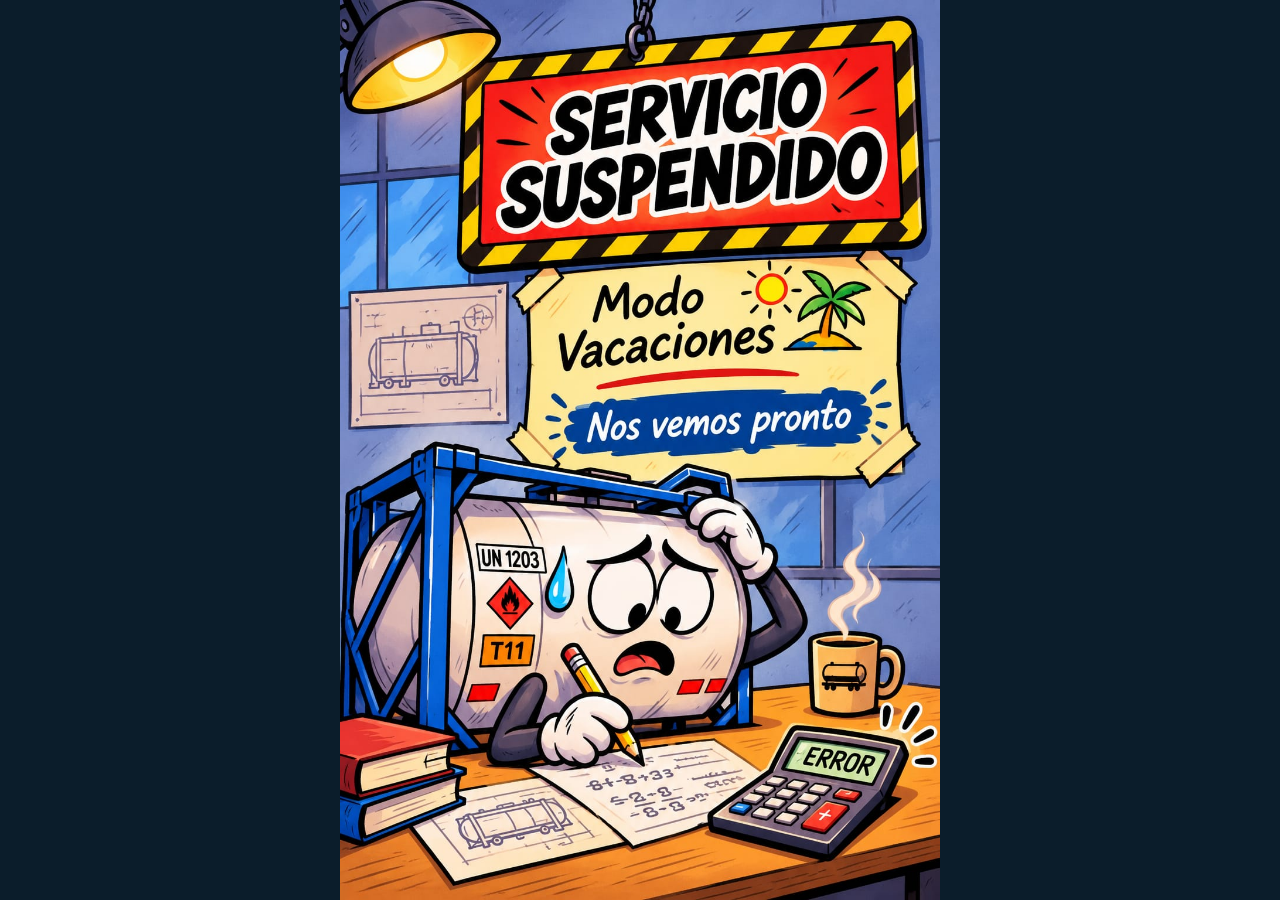
==== commit 15007de0: "Fix vacation poster image path" ====
--- a/index.html
+++ b/index.html
@@ -6,6 +6,7 @@
   <meta name="robots" content="noindex, nofollow">
   <meta name="theme-color" content="#0b5fa5">
   <title>Calculadora LO₂ — Servicio suspendido</title>
+  <link rel="manifest" href="manifest.json">
   <style>
     * { box-sizing: border-box; }
     html, body {
@@ -30,9 +31,18 @@
   <main>
     <img
       class="poster"
-      src="assets/isotanque-vacaciones.jpg"
+      src="serviciosuspendido.jpeg"
       alt="Afiche de Calculadora LO₂: servicio suspendido. El isotanque se fue de vacaciones por tiempo indefinido."
     >
   </main>
+  <script>
+    if ("serviceWorker" in navigator) {
+      window.addEventListener("load", () => {
+        navigator.serviceWorker.register("./service-worker.js", { updateViaCache: "none" })
+          .then(registration => registration.update())
+          .catch(() => {});
+      });
+    }
+  </script>
 </body>
 </html>
